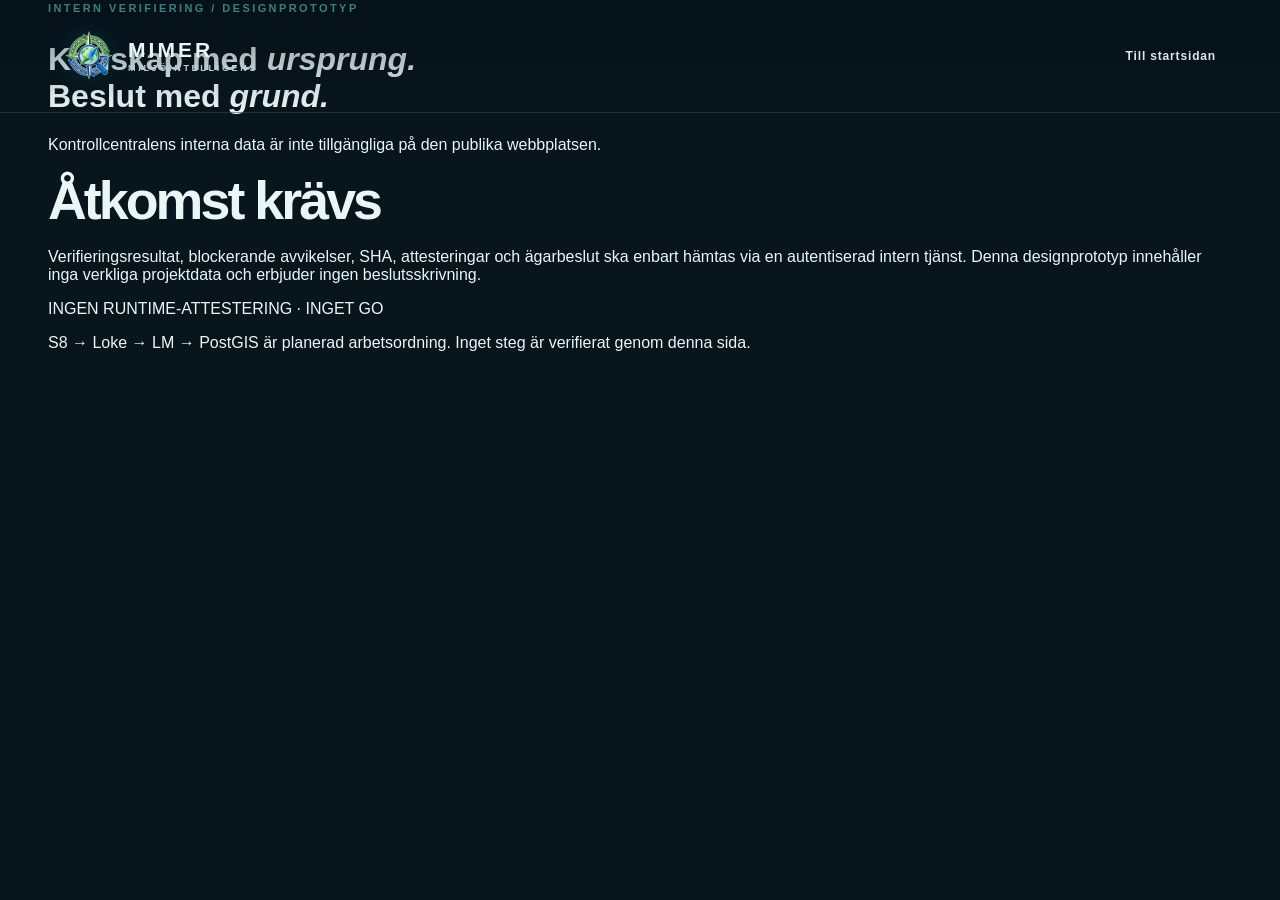
==== kontroll/index.html @ b07fa7bd "Add Mimer-branded non-operational control center scaffold" ====
<!doctype html>
<html lang="sv"><head><meta charset="utf-8"><meta name="viewport" content="width=device-width,initial-scale=1"><meta name="robots" content="noindex,nofollow"><title>Mimer — Kontrollcentral</title><link rel="icon" href="../assets/mimer_logo.png"><link rel="stylesheet" href="../styles.css"><link rel="stylesheet" href="kontroll.css"></head>
<body><a class="skip" href="#innehall">Hoppa till innehållet</a><header class="site-header"><a class="identity" href="../"><img class="identity__symbol" src="../assets/mimer_logo.png" alt="" width="52" height="52"><span class="identity__name"><strong>MIMER</strong><small>MILJÖINTELLIGENS</small></span></a><nav class="site-nav"><a href="../">Till startsidan</a></nav></header>
<main id="innehall" class="kontroll container"><p class="section-kicker">INTERN VERIFIERING / DESIGNPROTOTYP</p><h1>Kunskap med <em>ursprung.</em><br>Beslut med <em>grund.</em></h1><p class="lead">Kontrollcentralens interna data är inte tillgängliga på den publika webbplatsen.</p><div class="panel"><h2>Åtkomst krävs</h2><p>Verifieringsresultat, blockerande avvikelser, SHA, attesteringar och ägarbeslut ska enbart hämtas via en autentiserad intern tjänst. Denna designprototyp innehåller inga verkliga projektdata och erbjuder ingen beslutsskrivning.</p><p class="status">INGEN RUNTIME-ATTESTERING · INGET GO</p></div><p class="note">S8 → Loke → LM → PostGIS är planerad arbetsordning. Inget steg är verifierat genom denna sida.</p></main></body></html>
---- styles.css ----
:root{
  color-scheme:dark;
  --ink:#07151d;--ink2:#091c26;--ink3:#0d2732;
  --paper:#eaf6f6;--muted:#a8bdc3;--faint:#7d98a0;
  --cyan:#69e4da;--cyan-bright:#85f7e9;--line:rgba(126,205,200,.17);
  --serif:Georgia,"Times New Roman",serif;
  --sans:Inter,"Segoe UI",Arial,system-ui,sans-serif;
}
*{box-sizing:border-box}
html{scroll-behavior:smooth;scroll-padding-top:70px}
body{margin:0;background:var(--ink);color:var(--paper);font-family:var(--sans);-webkit-font-smoothing:antialiased}
a{color:inherit;text-decoration:none}
a:focus-visible{outline:2px solid var(--cyan-bright);outline-offset:5px}
button:focus-visible{outline:2px solid var(--cyan-bright);outline-offset:5px}
img{display:block;max-width:100%}
.container{width:min(1200px,calc(100% - 96px));margin-inline:auto}
.skip{position:absolute;z-index:100;top:-100px;left:20px;padding:12px 20px;background:#fff;color:#000}
.skip:focus{top:20px}
.site-header{position:absolute;inset:0 0 auto;z-index:20;display:flex;justify-content:space-between;align-items:center;padding:31px clamp(28px,5vw,86px);border-bottom:1px solid rgba(220,255,255,.13);background:linear-gradient(180deg,rgba(3,14,22,.5),rgba(3,14,22,0))}
.identity{display:flex;align-items:center;gap:14px;min-width:0}
.identity__symbol{width:50px;height:50px;object-fit:contain;filter:drop-shadow(0 0 13px rgba(25,226,220,.12))}
.identity__name{display:flex;flex-direction:column;gap:3px;letter-spacing:.19em;white-space:nowrap}
.identity__name strong{font-size:21px;font-weight:650;line-height:1}
.identity__name small{font-size:9px;color:#b5cdd0;font-weight:650;letter-spacing:.3em}
.site-nav{display:flex;align-items:center;gap:clamp(18px,3.5vw,48px);font-size:12px;letter-spacing:.07em;font-weight:550;color:#dbe9eb}
.site-nav a{transition:color .2s}
.site-nav a:hover{color:var(--cyan)}
.hero{min-height:min(920px,100svh);min-height:760px;height:min(940px,100svh);position:relative;isolation:isolate;overflow:hidden;display:flex;align-items:center}
.hero__visual{position:absolute;inset:0;z-index:-3;background:url("assets/mimer_well_background.webp") center center/cover no-repeat;transform:scale(1.001)}
.hero__gradient{position:absolute;inset:0;z-index:-2;background:linear-gradient(90deg,rgba(2,15,25,.97) 0%,rgba(2,15,25,.90) 23%,rgba(2,15,25,.66) 41%,rgba(2,15,25,.18) 67%,rgba(2,15,25,.04) 100%),linear-gradient(0deg,rgba(4,15,22,.75) 0%,rgba(4,15,22,.04) 32%,rgba(4,15,22,.1) 70%,rgba(4,15,22,.35) 100%)}
.hero__content{position:relative;z-index:1;margin-top:74px;padding-bottom:90px}
.eyebrow,.section-kicker{font-size:11px;letter-spacing:.22em;font-weight:700;color:var(--cyan);line-height:1.6}
.eyebrow{display:inline-flex;gap:12px;align-items:center;max-width:100%}
.status-dot{display:inline-block;width:7px;height:7px;flex:none;border-radius:50%;background:#8cf2e7;box-shadow:0 0 16px rgba(114,253,236,.75)}
.hero h1{font-weight:550;font-size:clamp(52px,5.6vw,91px);letter-spacing:-.066em;line-height:1.09;margin:31px 0 30px;max-width:950px;text-wrap:balance}
.hero h1 em,h2 em{font-family:var(--serif);font-weight:400;letter-spacing:-.047em;color:var(--cyan-bright)}
.hero__lead{font-size:clamp(17px,1.5vw,21px);line-height:1.75;max-width:570px;color:#e0e9e7;letter-spacing:-.01em;margin:0}
.hero__actions{display:flex;align-items:center;gap:13px;margin-top:40px;flex-wrap:wrap}
.button{min-height:52px;padding:17px 25px;border:1px solid transparent;border-radius:2px;display:inline-flex;justify-content:center;align-items:center;gap:20px;font-size:12px;font-weight:750;letter-spacing:.075em;transition:transform .2s,background .2s,border-color .2s}
.button:hover{transform:translateY(-2px)}
.button--primary{background:var(--cyan);color:#062329}
.button--primary:hover{background:#99fff0}
.button--outline{border-color:rgba(223,255,253,.40);background:rgba(8,27,39,.28);color:#ecfcfa}
.button--outline:hover{border-color:var(--cyan);background:rgba(105,228,218,.09)}
.hero__footer{position:absolute;left:0;right:0;bottom:31px;display:flex;align-items:center;justify-content:space-between;color:#c0dbd9;font-size:10px;letter-spacing:.19em;font-weight:650}
.hero__footer b{color:var(--cyan);font-weight:400;margin:0 10px}
.hero__footer a{color:#e7faf5;transition:color .2s}
.hero__footer a:hover{color:var(--cyan)}
.section{padding:118px 0}
.introduction{background:linear-gradient(180deg,#081823 0%,#0a202b 100%)}
.section-heading{display:grid;grid-template-columns:1.4fr .6fr;gap:70px;align-items:end;margin-bottom:54px}
.section-kicker{margin:0 0 23px}
h2{font-size:clamp(37px,4.2vw,62px);font-weight:550;letter-spacing:-.055em;line-height:1.15;margin:0;text-wrap:balance}
.section-heading__aside{margin:0 0 5px;font-size:15px;line-height:1.85;color:var(--muted);max-width:370px}
.feature-grid{display:grid;grid-template-columns:repeat(3,1fr);border:1px solid var(--line)}
.feature-card{min-height:310px;position:relative;padding:38px 34px 36px;background:rgba(10,29,41,.7);border-right:1px solid var(--line);transition:background .2s}
.feature-card:last-child{border-right:0}
.feature-card:hover{background:#102b35}
.feature-card__index{font-size:10px;font-weight:800;color:var(--cyan);letter-spacing:.2em}
.feature-card__glyph{display:block;font-size:38px;line-height:1;color:#a3e5df;margin:41px 0 20px;font-weight:300}
.feature-card h3{margin:0 0 13px;font-size:19px;line-height:1.4;letter-spacing:-.02em;font-weight:600}
.feature-card p{margin:0;color:#aec2c7;font-size:14px;line-height:1.75}
.principles{background:radial-gradient(circle at 5% 15%,rgba(50,126,130,.12),transparent 36%),#07151d;border-block:1px solid var(--line)}
.principles__layout{display:grid;grid-template-columns:1fr 1.06fr;gap:clamp(50px,7vw,120px)}
.principles__intro{align-self:start;position:sticky;top:90px}
.principles__intro p:last-child{font-size:17px;line-height:1.82;color:#b3c9cf;max-width:450px;margin-top:31px}
.principles__list{border-top:1px solid var(--line)}
.principle{display:grid;grid-template-columns:65px auto;gap:22px;border-bottom:1px solid var(--line);padding:28px 0}
.principle>span{font-size:12px;color:var(--cyan);letter-spacing:.12em;padding-top:5px}
.principle h3{font-size:19px;font-weight:620;margin:0 0 9px}
.principle p{font-size:14px;line-height:1.7;margin:0;color:var(--muted)}
.about{background:linear-gradient(115deg,#0c2932,#071923 72%)}
.about__layout{display:grid;grid-template-columns:.7fr 1.3fr;gap:clamp(50px,7vw,120px);align-items:center}
.about__emblem{display:flex;flex-direction:column;gap:28px;align-items:center}
.about__emblem-ring{display:grid;place-items:center;width:min(100%,340px);aspect-ratio:1;border:1px solid rgba(127,218,215,.4);border-radius:50%;position:relative;background:radial-gradient(circle,rgba(105,228,218,.085),rgba(105,228,218,0) 62%)}
.about__emblem-ring:before,.about__emblem-ring:after{content:"";position:absolute;inset:18px;border:1px dashed rgba(110,222,207,.25);border-radius:50%}
.about__emblem-ring:after{inset:-15px;opacity:.35}
.about__emblem-ring img{width:52%;height:auto;filter:drop-shadow(0 5px 30px rgba(39,170,170,.17))}
.about__emblem>span{color:var(--faint);font-size:10px;font-weight:700;letter-spacing:.25em}
.about__copy>p:not(.section-kicker){line-height:1.9;color:#becdd0;font-size:15px;margin:24px 0 0}
.about__copy strong{color:#f0faf7;font-weight:700}
.development-note{display:flex;align-items:flex-start;gap:14px;border-left:2px solid var(--cyan);padding:17px 22px;margin-top:32px;background:rgba(75,191,185,.065);font-size:13px;line-height:1.7;color:#a9c6c8}
.development-note .status-dot{margin-top:7px}
.site-footer{background:#051118;border-top:1px solid var(--line);padding:46px 0 27px}
.footer__main{display:flex;align-items:center;justify-content:space-between;gap:40px;padding-bottom:33px}
.footer__brand{display:flex;align-items:center;gap:15px}
.footer__brand img{width:43px;height:43px;object-fit:contain}
.footer__brand div{display:flex;flex-direction:column;gap:5px;letter-spacing:.17em}
.footer__brand strong{font-size:21px;font-weight:700}
.footer__brand span{font-size:9px;color:var(--muted);font-weight:700}
.footer__main>p{font-size:13px;color:var(--muted);max-width:260px;line-height:1.7}
.footer__bottom{display:flex;justify-content:space-between;gap:30px;align-items:center;border-top:1px solid var(--line);padding-top:23px;color:#79969d;font-size:11px;line-height:1.8}
.footer__bottom a{color:#bed1d0}
.footer__bottom a:hover{color:var(--cyan)}
@media (max-width:900px){
  .container{width:min(100% - 52px,700px)}
  .site-header{padding:22px 26px}
  .hero{height:790px;min-height:710px}
  .hero__gradient{background:linear-gradient(90deg,rgba(2,15,25,.92),rgba(2,15,25,.74) 48%,rgba(2,15,25,.18)),linear-gradient(0deg,rgba(3,17,25,.75),transparent 36%)}
  .hero__content{margin-top:65px}
  .section-heading{grid-template-columns:1fr;gap:25px}
  .section-heading__aside{max-width:580px}
  .feature-grid{grid-template-columns:1fr}
  .feature-card{min-height:auto;border-right:0;border-bottom:1px solid var(--line);padding:30px 35px}
  .feature-card:last-child{border-bottom:0}
  .feature-card__glyph{margin:25px 0 11px}
  .principles__layout,.about__layout{grid-template-columns:1fr}
  .principles__intro{position:static}
  .about__emblem{display:none}
}
@media (max-width:570px){
  html{scroll-padding-top:20px}
  .container{width:calc(100% - 42px)}
  .site-header{padding:19px 21px;align-items:center}
  .identity{gap:9px}
  .identity__symbol{height:39px;width:39px}
  .identity__name strong{font-size:16px}
  .identity__name small{font-size:7px}
  .site-nav{gap:16px;font-size:11px}
  .site-nav a:nth-child(2){display:none}
  .hero{min-height:710px;height:100svh;max-height:900px}
  .hero__visual{background-position:58% center}
  .hero__gradient{background:linear-gradient(90deg,rgba(2,14,22,.88),rgba(2,14,22,.60) 68%,rgba(2,14,22,.28)),linear-gradient(0deg,rgba(3,13,20,.9),rgba(3,13,20,.1) 50%,rgba(3,13,20,.3))}
  .hero__content{margin-top:55px;padding-bottom:30px}
  .eyebrow{font-size:9px;letter-spacing:.12em;line-height:1.6}
  .hero h1{font-size:clamp(44px,12vw,65px);line-height:1.08;margin:23px 0}
  .hero__lead{font-size:16px;line-height:1.7}
  .hero__actions{margin-top:30px}
  .button{padding:15px 17px;font-size:11px}
  .hero__footer{bottom:21px}
  .hero__footer span{font-size:8px;letter-spacing:.1em}
  .hero__footer b{margin:0 4px}
  .hero__footer a{display:none}
  .section{padding:75px 0}
  h2{font-size:38px}
  .section-heading{margin-bottom:32px}
  .feature-card{padding:30px 24px}
  .principle{grid-template-columns:36px auto;gap:14px}
  .footer__main{display:block}
  .footer__main>p{margin:19px 0 0}
  .footer__bottom{display:block}
  .footer__bottom a{display:inline-block;margin-top:10px}
}
@media (prefers-reduced-motion:reduce){html{scroll-behavior:auto}*{transition:none!important}}
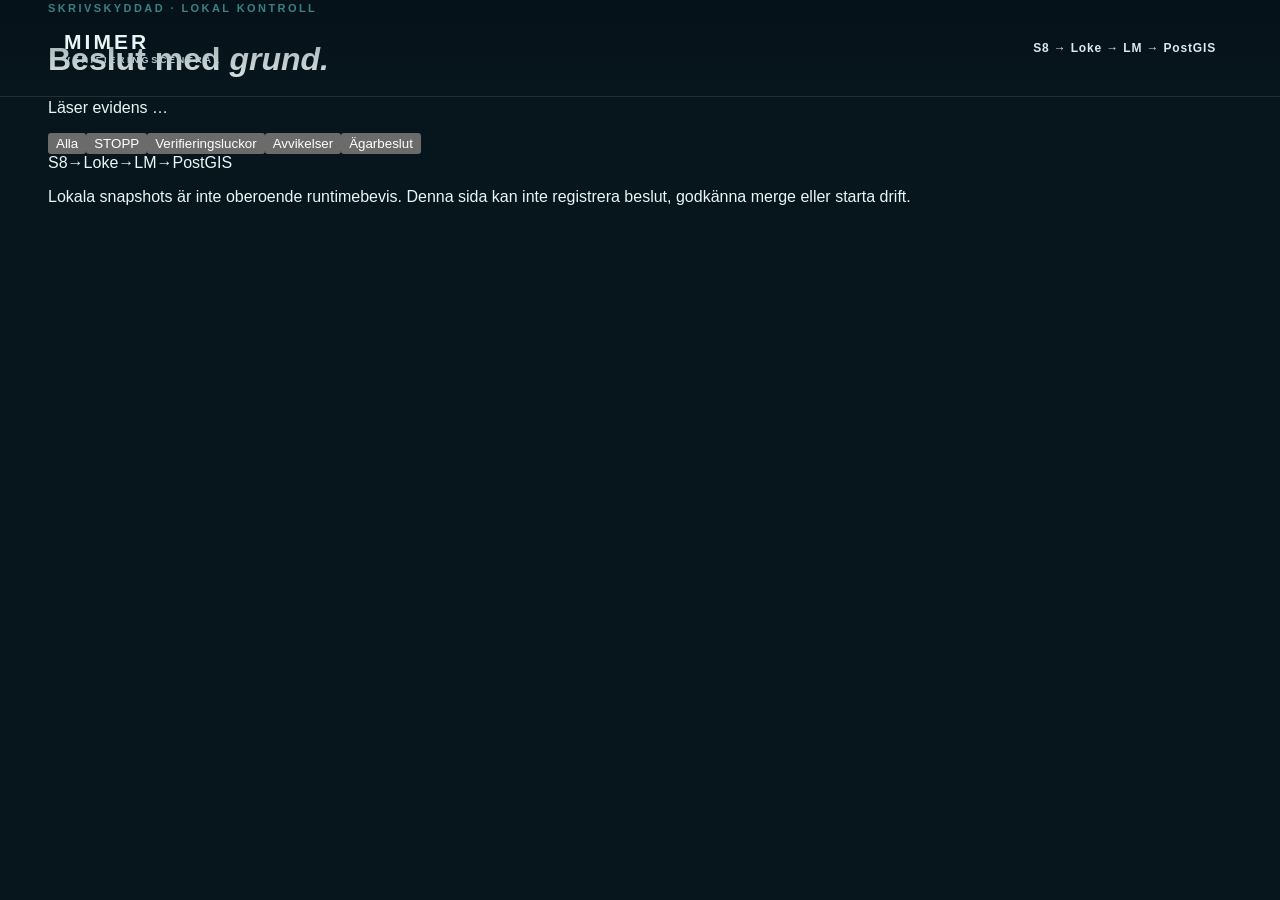
==== commit d43ea38d: "Wire Mimer-branded local evidence viewer with fail-closed read-only API" ====
--- a/kontroll/index.html
+++ b/kontroll/index.html
@@ -1,4 +1 @@
-<!doctype html>
-<html lang="sv"><head><meta charset="utf-8"><meta name="viewport" content="width=device-width,initial-scale=1"><meta name="robots" content="noindex,nofollow"><title>Mimer — Kontrollcentral</title><link rel="icon" href="../assets/mimer_logo.png"><link rel="stylesheet" href="../styles.css"><link rel="stylesheet" href="kontroll.css"></head>
-<body><a class="skip" href="#innehall">Hoppa till innehållet</a><header class="site-header"><a class="identity" href="../"><img class="identity__symbol" src="../assets/mimer_logo.png" alt="" width="52" height="52"><span class="identity__name"><strong>MIMER</strong><small>MILJÖINTELLIGENS</small></span></a><nav class="site-nav"><a href="../">Till startsidan</a></nav></header>
-<main id="innehall" class="kontroll container"><p class="section-kicker">INTERN VERIFIERING / DESIGNPROTOTYP</p><h1>Kunskap med <em>ursprung.</em><br>Beslut med <em>grund.</em></h1><p class="lead">Kontrollcentralens interna data är inte tillgängliga på den publika webbplatsen.</p><div class="panel"><h2>Åtkomst krävs</h2><p>Verifieringsresultat, blockerande avvikelser, SHA, attesteringar och ägarbeslut ska enbart hämtas via en autentiserad intern tjänst. Denna designprototyp innehåller inga verkliga projektdata och erbjuder ingen beslutsskrivning.</p><p class="status">INGEN RUNTIME-ATTESTERING · INGET GO</p></div><p class="note">S8 → Loke → LM → PostGIS är planerad arbetsordning. Inget steg är verifierat genom denna sida.</p></main></body></html>+<!doctype html><html lang="sv"><head><meta charset="utf-8"><meta name="viewport" content="width=device-width,initial-scale=1"><meta name="robots" content="noindex,nofollow"><title>Mimer | Intern verifiering</title><link rel="stylesheet" href="/styles.css"><link rel="stylesheet" href="/kontroll.css"></head><body><header class="site-header"><span class="identity"><span class="identity__name"><strong>MIMER</strong><small>VERIFIERINGSCENTRAL</small></span></span><nav class="site-nav">S8 → Loke → LM → PostGIS</nav></header><main class="container kontroll"><p class="section-kicker">SKRIVSKYDDAD · LOKAL KONTROLL</p><h1>Beslut med <em>grund.</em></h1><p id="state" class="lead" role="status">Läser evidens …</p><nav class="tabs" aria-label="Vyer"><button data-view="all" aria-pressed="true">Alla</button><button data-view="stop">STOPP</button><button data-view="gap">Verifieringsluckor</button><button data-view="deviation">Avvikelser</button><button data-view="decision">Ägarbeslut</button></nav><section aria-label="Beroendekedja" class="pipeline"><span>S8</span><b>→</b><span>Loke</span><b>→</b><span>LM</span><b>→</b><span>PostGIS</span></section><section id="items" aria-live="polite"></section><p class="note">Lokala snapshots är inte oberoende runtimebevis. Denna sida kan inte registrera beslut, godkänna merge eller starta drift.</p></main><script src="/kontroll.js" defer></script></body></html>
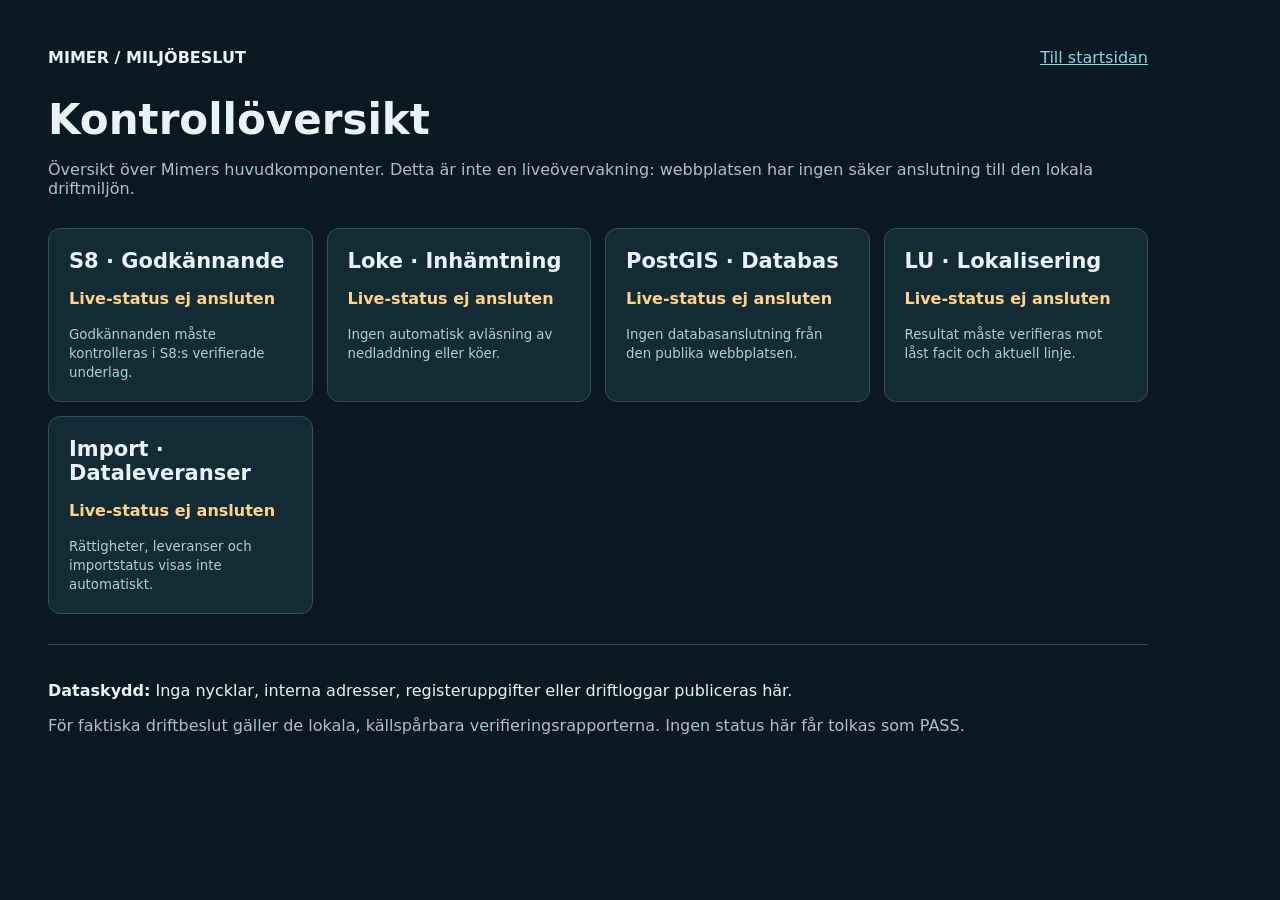
==== commit d7207373: "Add honest static Mimer control overview without exposing internal systems" ====
--- a/kontroll/index.html
+++ b/kontroll/index.html
@@ -1 +1,12 @@
-<!doctype html><html lang="sv"><head><meta charset="utf-8"><meta name="viewport" content="width=device-width,initial-scale=1"><meta name="robots" content="noindex,nofollow"><title>Mimer | Intern verifiering</title><link rel="stylesheet" href="/styles.css"><link rel="stylesheet" href="/kontroll.css"></head><body><header class="site-header"><span class="identity"><span class="identity__name"><strong>MIMER</strong><small>VERIFIERINGSCENTRAL</small></span></span><nav class="site-nav">S8 → Loke → LM → PostGIS</nav></header><main class="container kontroll"><p class="section-kicker">SKRIVSKYDDAD · LOKAL KONTROLL</p><h1>Beslut med <em>grund.</em></h1><p id="state" class="lead" role="status">Läser evidens …</p><nav class="tabs" aria-label="Vyer"><button data-view="all" aria-pressed="true">Alla</button><button data-view="stop">STOPP</button><button data-view="gap">Verifieringsluckor</button><button data-view="deviation">Avvikelser</button><button data-view="decision">Ägarbeslut</button></nav><section aria-label="Beroendekedja" class="pipeline"><span>S8</span><b>→</b><span>Loke</span><b>→</b><span>LM</span><b>→</b><span>PostGIS</span></section><section id="items" aria-live="polite"></section><p class="note">Lokala snapshots är inte oberoende runtimebevis. Denna sida kan inte registrera beslut, godkänna merge eller starta drift.</p></main><script src="/kontroll.js" defer></script></body></html>+<!doctype html>
+<html lang="sv"><head><meta charset="utf-8"><meta name="viewport" content="width=device-width,initial-scale=1"><meta name="robots" content="noindex"><title>Mimer – kontrollöversikt</title><style>
+:root{color-scheme:dark;font-family:system-ui,sans-serif;background:#091821;color:#e9f3f5}body{margin:0;padding:clamp(18px,4vw,48px);max-width:1100px}a{color:#83d9e5}header{display:flex;justify-content:space-between;gap:20px;align-items:center}h1{font-size:clamp(26px,4vw,42px);margin-bottom:8px}.muted{color:#adc0c8}.grid{display:grid;grid-template-columns:repeat(auto-fit,minmax(230px,1fr));gap:14px;margin-top:30px}.card{background:#122b35;border:1px solid #30505b;border-radius:12px;padding:20px}.card h2{margin:0 0 12px;font-size:21px}.state{font-weight:700;color:#ffd38b}small{color:#b6cbd1}footer{margin-top:30px;border-top:1px solid #30505b;padding-top:20px}</style></head><body>
+<header><strong>MIMER / MILJÖBESLUT</strong><a href="/">Till startsidan</a></header>
+<main><h1>Kontrollöversikt</h1><p class="muted">Översikt över Mimers huvudkomponenter. Detta är inte en liveövervakning: webbplatsen har ingen säker anslutning till den lokala driftmiljön.</p>
+<div class="grid">
+<section class="card"><h2>S8 · Godkännande</h2><p class="state">Live-status ej ansluten</p><small>Godkännanden måste kontrolleras i S8:s verifierade underlag.</small></section>
+<section class="card"><h2>Loke · Inhämtning</h2><p class="state">Live-status ej ansluten</p><small>Ingen automatisk avläsning av nedladdning eller köer.</small></section>
+<section class="card"><h2>PostGIS · Databas</h2><p class="state">Live-status ej ansluten</p><small>Ingen databasanslutning från den publika webbplatsen.</small></section>
+<section class="card"><h2>LU · Lokalisering</h2><p class="state">Live-status ej ansluten</p><small>Resultat måste verifieras mot låst facit och aktuell linje.</small></section>
+<section class="card"><h2>Import · Dataleveranser</h2><p class="state">Live-status ej ansluten</p><small>Rättigheter, leveranser och importstatus visas inte automatiskt.</small></section>
+</div><footer><p><strong>Dataskydd:</strong> Inga nycklar, interna adresser, registeruppgifter eller driftloggar publiceras här.</p><p class="muted">För faktiska driftbeslut gäller de lokala, källspårbara verifieringsrapporterna. Ingen status här får tolkas som PASS.</p></footer></main></body></html>
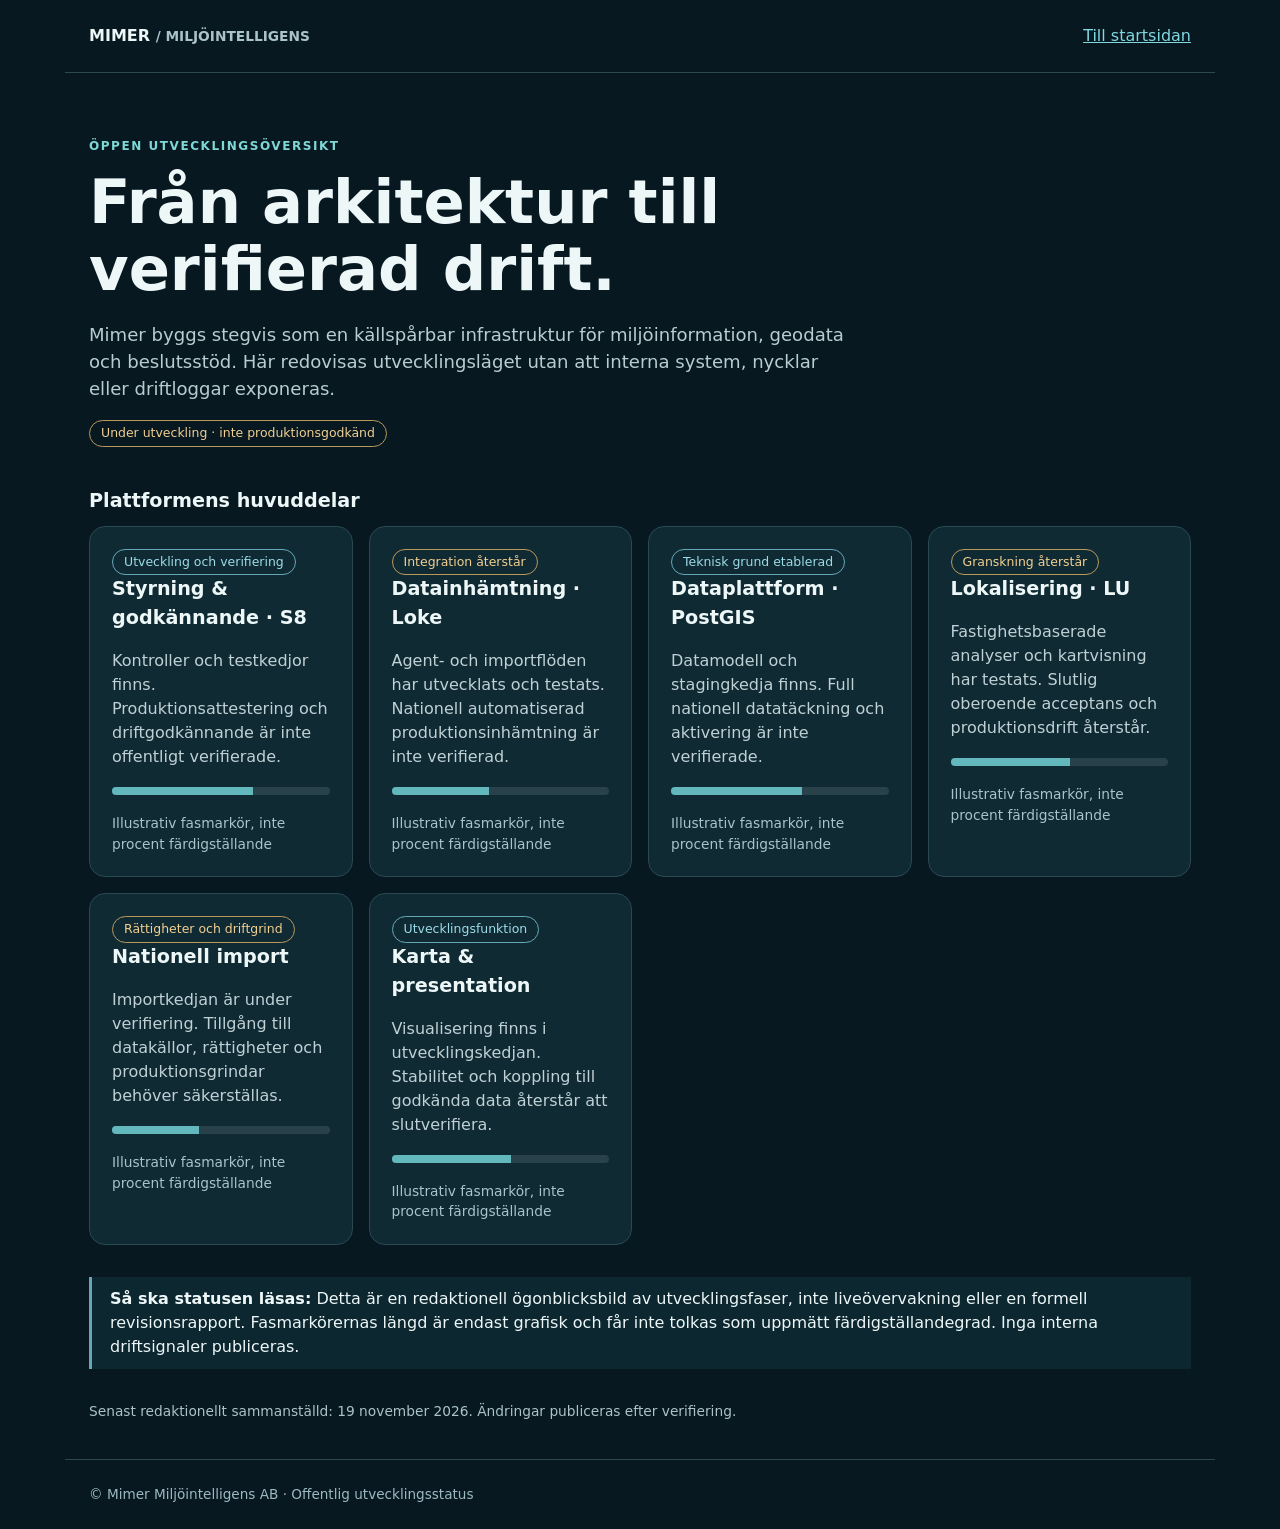
==== commit f4914b71: "Publish public graphical development status without exposing private operations" ====
--- a/kontroll/index.html
+++ b/kontroll/index.html
@@ -1,12 +1,14 @@
 <!doctype html>
-<html lang="sv"><head><meta charset="utf-8"><meta name="viewport" content="width=device-width,initial-scale=1"><meta name="robots" content="noindex"><title>Mimer – kontrollöversikt</title><style>
-:root{color-scheme:dark;font-family:system-ui,sans-serif;background:#091821;color:#e9f3f5}body{margin:0;padding:clamp(18px,4vw,48px);max-width:1100px}a{color:#83d9e5}header{display:flex;justify-content:space-between;gap:20px;align-items:center}h1{font-size:clamp(26px,4vw,42px);margin-bottom:8px}.muted{color:#adc0c8}.grid{display:grid;grid-template-columns:repeat(auto-fit,minmax(230px,1fr));gap:14px;margin-top:30px}.card{background:#122b35;border:1px solid #30505b;border-radius:12px;padding:20px}.card h2{margin:0 0 12px;font-size:21px}.state{font-weight:700;color:#ffd38b}small{color:#b6cbd1}footer{margin-top:30px;border-top:1px solid #30505b;padding-top:20px}</style></head><body>
-<header><strong>MIMER / MILJÖBESLUT</strong><a href="/">Till startsidan</a></header>
-<main><h1>Kontrollöversikt</h1><p class="muted">Översikt över Mimers huvudkomponenter. Detta är inte en liveövervakning: webbplatsen har ingen säker anslutning till den lokala driftmiljön.</p>
-<div class="grid">
-<section class="card"><h2>S8 · Godkännande</h2><p class="state">Live-status ej ansluten</p><small>Godkännanden måste kontrolleras i S8:s verifierade underlag.</small></section>
-<section class="card"><h2>Loke · Inhämtning</h2><p class="state">Live-status ej ansluten</p><small>Ingen automatisk avläsning av nedladdning eller köer.</small></section>
-<section class="card"><h2>PostGIS · Databas</h2><p class="state">Live-status ej ansluten</p><small>Ingen databasanslutning från den publika webbplatsen.</small></section>
-<section class="card"><h2>LU · Lokalisering</h2><p class="state">Live-status ej ansluten</p><small>Resultat måste verifieras mot låst facit och aktuell linje.</small></section>
-<section class="card"><h2>Import · Dataleveranser</h2><p class="state">Live-status ej ansluten</p><small>Rättigheter, leveranser och importstatus visas inte automatiskt.</small></section>
-</div><footer><p><strong>Dataskydd:</strong> Inga nycklar, interna adresser, registeruppgifter eller driftloggar publiceras här.</p><p class="muted">För faktiska driftbeslut gäller de lokala, källspårbara verifieringsrapporterna. Ingen status här får tolkas som PASS.</p></footer></main></body></html>+<html lang="sv"><head><meta charset="utf-8"><meta name="viewport" content="width=device-width,initial-scale=1"><meta name="robots" content="index,follow"><meta name="description" content="Offentlig utvecklingsstatus för Mimers miljö- och geodataplattform."><title>Utvecklingsstatus | Mimer</title><style>
+:root{color-scheme:dark;font:16px/1.5 system-ui,sans-serif;background:#071821;color:#edf7f7}*{box-sizing:border-box}body{margin:0}header,main,footer{max-width:1150px;margin:auto;padding:24px}header{display:flex;justify-content:space-between;align-items:center;gap:12px;border-bottom:1px solid #2c4950}a{color:#80d9e0}h1{font-size:clamp(2rem,5vw,3.8rem);line-height:1.1;margin:14px 0}h2{font-size:1.2rem;margin:0 0 10px}.lead{max-width:760px;color:#b8cdd0;font-size:1.13rem}.eyebrow{color:#7ed8d5;letter-spacing:.13em;font-size:.75rem;font-weight:700;text-transform:uppercase}.hero{padding:40px 0}.grid{display:grid;grid-template-columns:repeat(auto-fit,minmax(250px,1fr));gap:16px}.card{padding:22px;border:1px solid #294952;border-radius:16px;background:#102a34}.card p{color:#bfd1d5}.pill{display:inline-block;font-size:.78rem;border:1px solid #6e8088;border-radius:20px;padding:3px 11px;color:#dce9ed}.amber{border-color:#b89959;color:#f1cf91}.blue{border-color:#65a9b9;color:#9bdce8}.track{height:8px;background:#29414b;border-radius:8px;overflow:hidden;margin:18px 0}.track span{display:block;background:#62b8bd;height:100%;width:var(--w)}.small{font-size:.86rem;color:#aac3c9}.note{border-left:3px solid #6aa6b2;padding:10px 18px;background:#0d2731;margin:32px 0}footer{border-top:1px solid #294952;color:#9cb9c1;font-size:.85rem}@media(max-width:500px){header{align-items:flex-start;flex-direction:column}}
+</style></head><body>
+<header><strong>MIMER <span class="small">/ MILJÖINTELLIGENS</span></strong><a href="/">Till startsidan</a></header>
+<main><section class="hero"><div class="eyebrow">Öppen utvecklingsöversikt</div><h1>Från arkitektur till<br>verifierad drift.</h1><p class="lead">Mimer byggs stegvis som en källspårbar infrastruktur för miljöinformation, geodata och beslutsstöd. Här redovisas utvecklingsläget utan att interna system, nycklar eller driftloggar exponeras.</p><span class="pill amber">Under utveckling · inte produktionsgodkänd</span></section>
+<section aria-labelledby="delar"><h2 id="delar">Plattformens huvuddelar</h2><div class="grid">
+<article class="card"><span class="pill blue">Utveckling och verifiering</span><h2>Styrning &amp; godkännande · S8</h2><p>Kontroller och testkedjor finns. Produktionsattestering och driftgodkännande är inte offentligt verifierade.</p><div class="track" aria-hidden="true"><span style="--w:65%"></span></div><div class="small">Illustrativ fasmarkör, inte procent färdigställande</div></article>
+<article class="card"><span class="pill amber">Integration återstår</span><h2>Datainhämtning · Loke</h2><p>Agent- och importflöden har utvecklats och testats. Nationell automatiserad produktionsinhämtning är inte verifierad.</p><div class="track" aria-hidden="true"><span style="--w:45%"></span></div><div class="small">Illustrativ fasmarkör, inte procent färdigställande</div></article>
+<article class="card"><span class="pill blue">Teknisk grund etablerad</span><h2>Dataplattform · PostGIS</h2><p>Datamodell och stagingkedja finns. Full nationell datatäckning och aktivering är inte verifierade.</p><div class="track" aria-hidden="true"><span style="--w:60%"></span></div><div class="small">Illustrativ fasmarkör, inte procent färdigställande</div></article>
+<article class="card"><span class="pill amber">Granskning återstår</span><h2>Lokalisering · LU</h2><p>Fastighetsbaserade analyser och kartvisning har testats. Slutlig oberoende acceptans och produktionsdrift återstår.</p><div class="track" aria-hidden="true"><span style="--w:55%"></span></div><div class="small">Illustrativ fasmarkör, inte procent färdigställande</div></article>
+<article class="card"><span class="pill amber">Rättigheter och driftgrind</span><h2>Nationell import</h2><p>Importkedjan är under verifiering. Tillgång till datakällor, rättigheter och produktionsgrindar behöver säkerställas.</p><div class="track" aria-hidden="true"><span style="--w:40%"></span></div><div class="small">Illustrativ fasmarkör, inte procent färdigställande</div></article>
+<article class="card"><span class="pill blue">Utvecklingsfunktion</span><h2>Karta &amp; presentation</h2><p>Visualisering finns i utvecklingskedjan. Stabilitet och koppling till godkända data återstår att slutverifiera.</p><div class="track" aria-hidden="true"><span style="--w:55%"></span></div><div class="small">Illustrativ fasmarkör, inte procent färdigställande</div></article>
+</div></section><aside class="note"><strong>Så ska statusen läsas:</strong> Detta är en redaktionell ögonblicksbild av utvecklingsfaser, inte liveövervakning eller en formell revisionsrapport. Fasmarkörernas längd är endast grafisk och får inte tolkas som uppmätt färdigställandegrad. Inga interna driftsignaler publiceras.</aside><p class="small">Senast redaktionellt sammanställd: 19 november 2026. Ändringar publiceras efter verifiering.</p></main><footer>© Mimer Miljöintelligens AB · Offentlig utvecklingsstatus</footer></body></html>
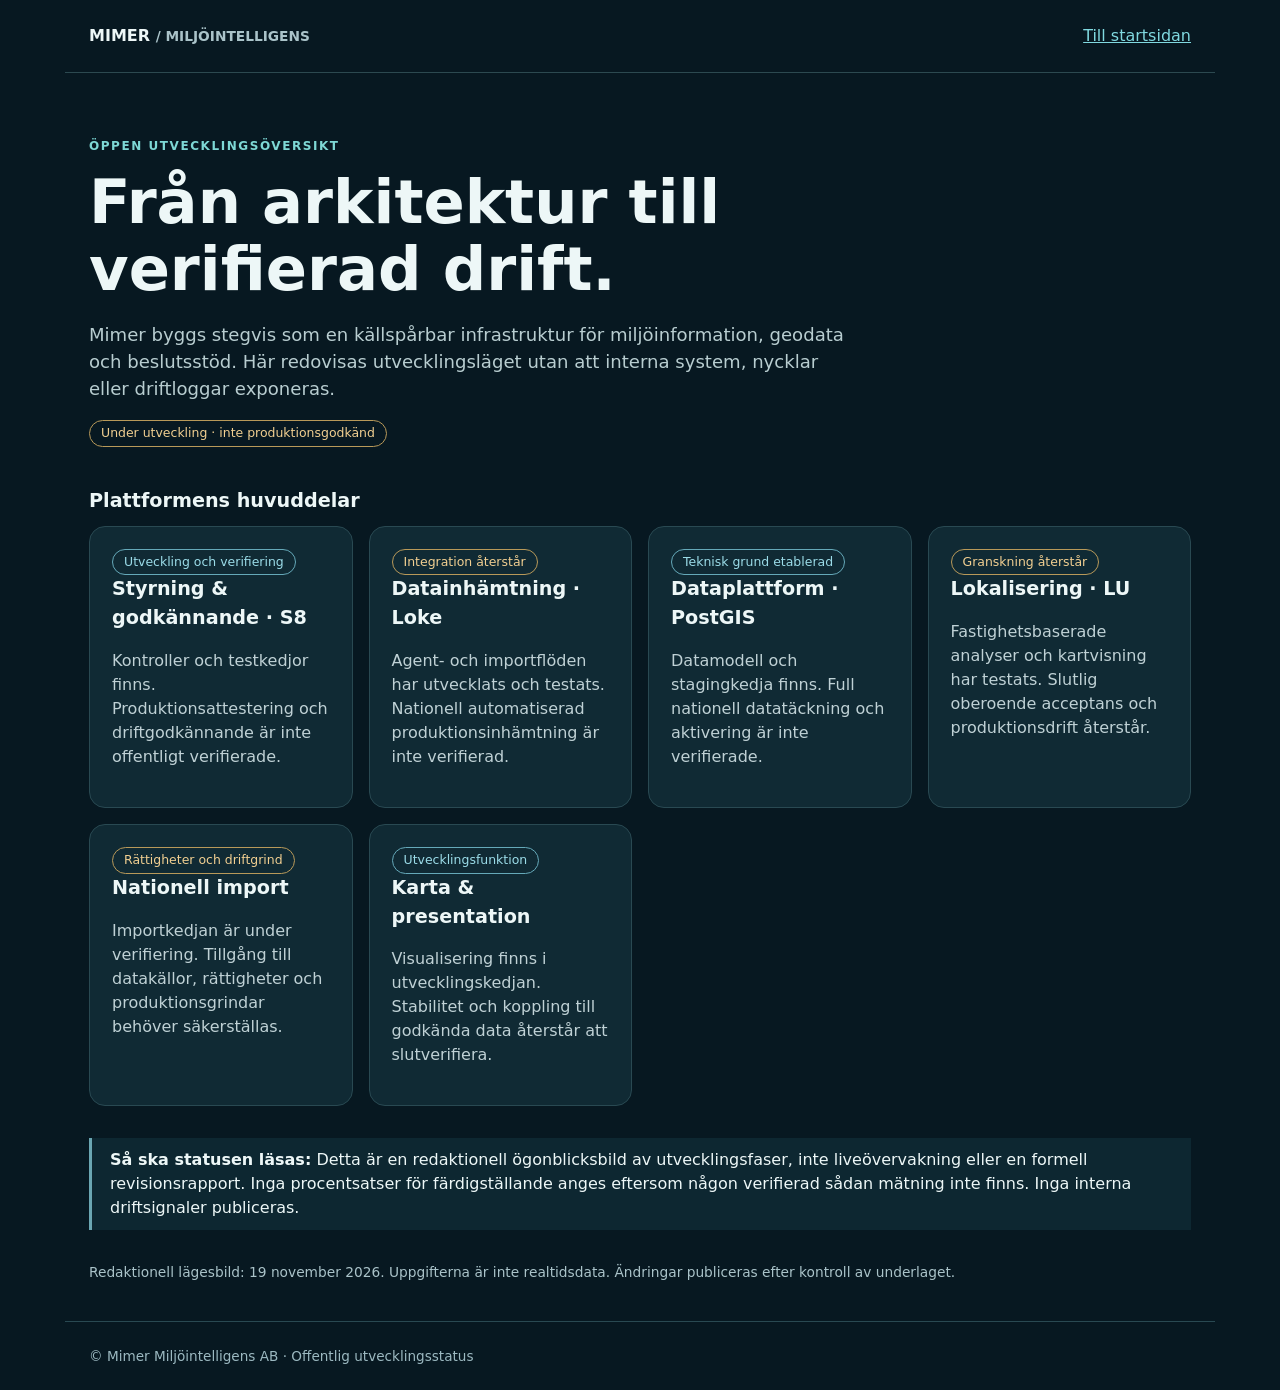
==== commit a4dbbba0: "Remove illustrative completion bars from public development status" ====
--- a/kontroll/index.html
+++ b/kontroll/index.html
@@ -1,14 +1,14 @@
 <!doctype html>
 <html lang="sv"><head><meta charset="utf-8"><meta name="viewport" content="width=device-width,initial-scale=1"><meta name="robots" content="index,follow"><meta name="description" content="Offentlig utvecklingsstatus för Mimers miljö- och geodataplattform."><title>Utvecklingsstatus | Mimer</title><style>
-:root{color-scheme:dark;font:16px/1.5 system-ui,sans-serif;background:#071821;color:#edf7f7}*{box-sizing:border-box}body{margin:0}header,main,footer{max-width:1150px;margin:auto;padding:24px}header{display:flex;justify-content:space-between;align-items:center;gap:12px;border-bottom:1px solid #2c4950}a{color:#80d9e0}h1{font-size:clamp(2rem,5vw,3.8rem);line-height:1.1;margin:14px 0}h2{font-size:1.2rem;margin:0 0 10px}.lead{max-width:760px;color:#b8cdd0;font-size:1.13rem}.eyebrow{color:#7ed8d5;letter-spacing:.13em;font-size:.75rem;font-weight:700;text-transform:uppercase}.hero{padding:40px 0}.grid{display:grid;grid-template-columns:repeat(auto-fit,minmax(250px,1fr));gap:16px}.card{padding:22px;border:1px solid #294952;border-radius:16px;background:#102a34}.card p{color:#bfd1d5}.pill{display:inline-block;font-size:.78rem;border:1px solid #6e8088;border-radius:20px;padding:3px 11px;color:#dce9ed}.amber{border-color:#b89959;color:#f1cf91}.blue{border-color:#65a9b9;color:#9bdce8}.track{height:8px;background:#29414b;border-radius:8px;overflow:hidden;margin:18px 0}.track span{display:block;background:#62b8bd;height:100%;width:var(--w)}.small{font-size:.86rem;color:#aac3c9}.note{border-left:3px solid #6aa6b2;padding:10px 18px;background:#0d2731;margin:32px 0}footer{border-top:1px solid #294952;color:#9cb9c1;font-size:.85rem}@media(max-width:500px){header{align-items:flex-start;flex-direction:column}}
+:root{color-scheme:dark;font:16px/1.5 system-ui,sans-serif;background:#071821;color:#edf7f7}*{box-sizing:border-box}body{margin:0}header,main,footer{max-width:1150px;margin:auto;padding:24px}header{display:flex;justify-content:space-between;align-items:center;gap:12px;border-bottom:1px solid #2c4950}a{color:#80d9e0}h1{font-size:clamp(2rem,5vw,3.8rem);line-height:1.1;margin:14px 0}h2{font-size:1.2rem;margin:0 0 10px}.lead{max-width:760px;color:#b8cdd0;font-size:1.13rem}.eyebrow{color:#7ed8d5;letter-spacing:.13em;font-size:.75rem;font-weight:700;text-transform:uppercase}.hero{padding:40px 0}.grid{display:grid;grid-template-columns:repeat(auto-fit,minmax(250px,1fr));gap:16px}.card{padding:22px;border:1px solid #294952;border-radius:16px;background:#102a34}.card p{color:#bfd1d5}.pill{display:inline-block;font-size:.78rem;border:1px solid #6e8088;border-radius:20px;padding:3px 11px;color:#dce9ed}.amber{border-color:#b89959;color:#f1cf91}.blue{border-color:#65a9b9;color:#9bdce8}.small{font-size:.86rem;color:#aac3c9}.note{border-left:3px solid #6aa6b2;padding:10px 18px;background:#0d2731;margin:32px 0}footer{border-top:1px solid #294952;color:#9cb9c1;font-size:.85rem}@media(max-width:500px){header{align-items:flex-start;flex-direction:column}}
 </style></head><body>
 <header><strong>MIMER <span class="small">/ MILJÖINTELLIGENS</span></strong><a href="/">Till startsidan</a></header>
 <main><section class="hero"><div class="eyebrow">Öppen utvecklingsöversikt</div><h1>Från arkitektur till<br>verifierad drift.</h1><p class="lead">Mimer byggs stegvis som en källspårbar infrastruktur för miljöinformation, geodata och beslutsstöd. Här redovisas utvecklingsläget utan att interna system, nycklar eller driftloggar exponeras.</p><span class="pill amber">Under utveckling · inte produktionsgodkänd</span></section>
 <section aria-labelledby="delar"><h2 id="delar">Plattformens huvuddelar</h2><div class="grid">
-<article class="card"><span class="pill blue">Utveckling och verifiering</span><h2>Styrning &amp; godkännande · S8</h2><p>Kontroller och testkedjor finns. Produktionsattestering och driftgodkännande är inte offentligt verifierade.</p><div class="track" aria-hidden="true"><span style="--w:65%"></span></div><div class="small">Illustrativ fasmarkör, inte procent färdigställande</div></article>
-<article class="card"><span class="pill amber">Integration återstår</span><h2>Datainhämtning · Loke</h2><p>Agent- och importflöden har utvecklats och testats. Nationell automatiserad produktionsinhämtning är inte verifierad.</p><div class="track" aria-hidden="true"><span style="--w:45%"></span></div><div class="small">Illustrativ fasmarkör, inte procent färdigställande</div></article>
-<article class="card"><span class="pill blue">Teknisk grund etablerad</span><h2>Dataplattform · PostGIS</h2><p>Datamodell och stagingkedja finns. Full nationell datatäckning och aktivering är inte verifierade.</p><div class="track" aria-hidden="true"><span style="--w:60%"></span></div><div class="small">Illustrativ fasmarkör, inte procent färdigställande</div></article>
-<article class="card"><span class="pill amber">Granskning återstår</span><h2>Lokalisering · LU</h2><p>Fastighetsbaserade analyser och kartvisning har testats. Slutlig oberoende acceptans och produktionsdrift återstår.</p><div class="track" aria-hidden="true"><span style="--w:55%"></span></div><div class="small">Illustrativ fasmarkör, inte procent färdigställande</div></article>
-<article class="card"><span class="pill amber">Rättigheter och driftgrind</span><h2>Nationell import</h2><p>Importkedjan är under verifiering. Tillgång till datakällor, rättigheter och produktionsgrindar behöver säkerställas.</p><div class="track" aria-hidden="true"><span style="--w:40%"></span></div><div class="small">Illustrativ fasmarkör, inte procent färdigställande</div></article>
-<article class="card"><span class="pill blue">Utvecklingsfunktion</span><h2>Karta &amp; presentation</h2><p>Visualisering finns i utvecklingskedjan. Stabilitet och koppling till godkända data återstår att slutverifiera.</p><div class="track" aria-hidden="true"><span style="--w:55%"></span></div><div class="small">Illustrativ fasmarkör, inte procent färdigställande</div></article>
-</div></section><aside class="note"><strong>Så ska statusen läsas:</strong> Detta är en redaktionell ögonblicksbild av utvecklingsfaser, inte liveövervakning eller en formell revisionsrapport. Fasmarkörernas längd är endast grafisk och får inte tolkas som uppmätt färdigställandegrad. Inga interna driftsignaler publiceras.</aside><p class="small">Senast redaktionellt sammanställd: 19 november 2026. Ändringar publiceras efter verifiering.</p></main><footer>© Mimer Miljöintelligens AB · Offentlig utvecklingsstatus</footer></body></html>+<article class="card"><span class="pill blue">Utveckling och verifiering</span><h2>Styrning &amp; godkännande · S8</h2><p>Kontroller och testkedjor finns. Produktionsattestering och driftgodkännande är inte offentligt verifierade.</p></article>
+<article class="card"><span class="pill amber">Integration återstår</span><h2>Datainhämtning · Loke</h2><p>Agent- och importflöden har utvecklats och testats. Nationell automatiserad produktionsinhämtning är inte verifierad.</p></article>
+<article class="card"><span class="pill blue">Teknisk grund etablerad</span><h2>Dataplattform · PostGIS</h2><p>Datamodell och stagingkedja finns. Full nationell datatäckning och aktivering är inte verifierade.</p></article>
+<article class="card"><span class="pill amber">Granskning återstår</span><h2>Lokalisering · LU</h2><p>Fastighetsbaserade analyser och kartvisning har testats. Slutlig oberoende acceptans och produktionsdrift återstår.</p></article>
+<article class="card"><span class="pill amber">Rättigheter och driftgrind</span><h2>Nationell import</h2><p>Importkedjan är under verifiering. Tillgång till datakällor, rättigheter och produktionsgrindar behöver säkerställas.</p></article>
+<article class="card"><span class="pill blue">Utvecklingsfunktion</span><h2>Karta &amp; presentation</h2><p>Visualisering finns i utvecklingskedjan. Stabilitet och koppling till godkända data återstår att slutverifiera.</p></article>
+</div></section><aside class="note"><strong>Så ska statusen läsas:</strong> Detta är en redaktionell ögonblicksbild av utvecklingsfaser, inte liveövervakning eller en formell revisionsrapport. Inga procentsatser för färdigställande anges eftersom någon verifierad sådan mätning inte finns. Inga interna driftsignaler publiceras.</aside><p class="small">Redaktionell lägesbild: 19 november 2026. Uppgifterna är inte realtidsdata. Ändringar publiceras efter kontroll av underlaget.</p></main><footer>© Mimer Miljöintelligens AB · Offentlig utvecklingsstatus</footer></body></html>
